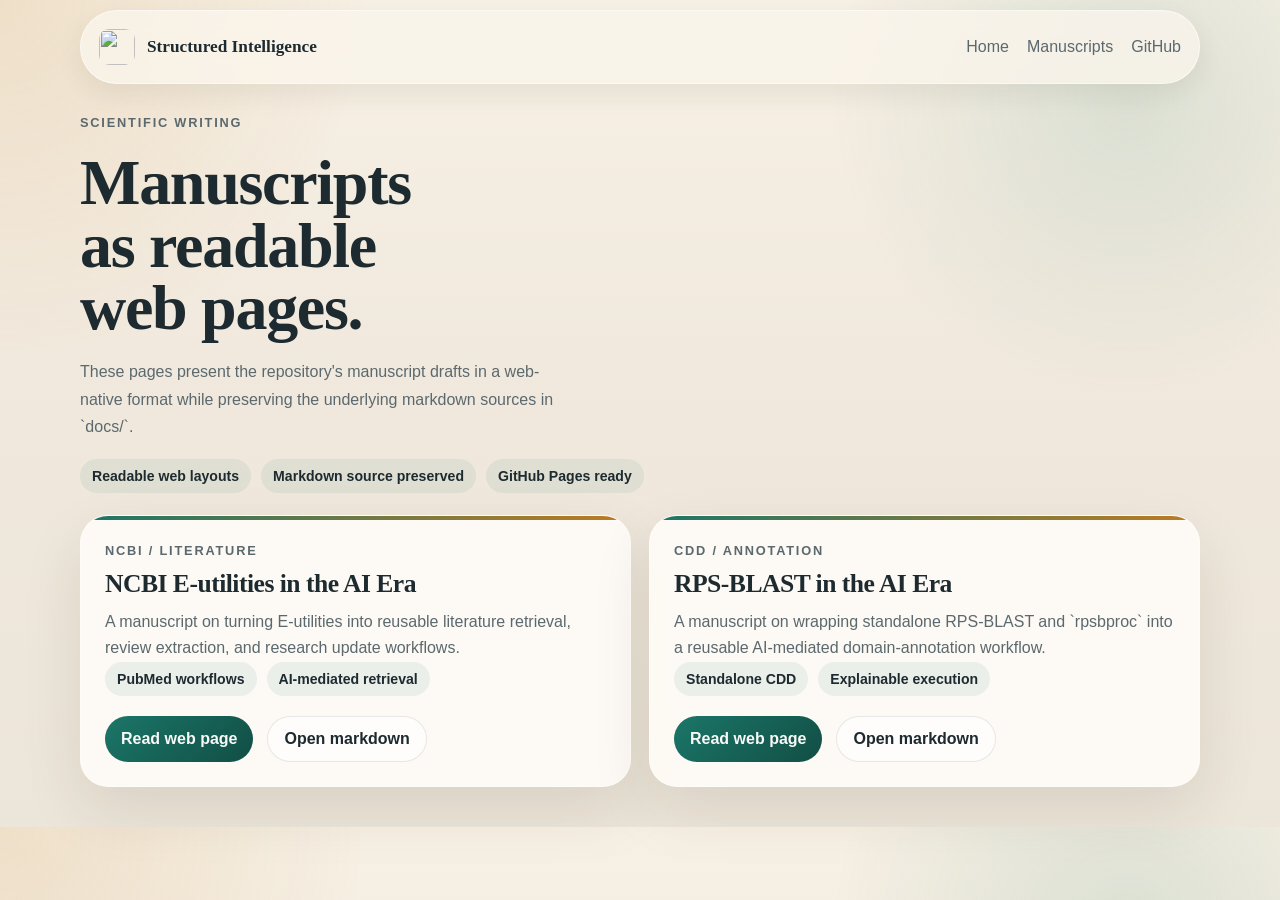
==== manuscripts/index.html @ bfd9ca09 "Publish manuscript web pages" ====
<!DOCTYPE html>
<html lang="en">
  <head>
    <meta charset="UTF-8" />
    <meta name="viewport" content="width=device-width, initial-scale=1.0" />
    <title>Structured Intelligence Manuscripts</title>
    <meta
      name="description"
      content="Web versions of Structured Intelligence manuscripts for the scientific community."
    />
    <link rel="canonical" href="https://mingzhangyang.github.io/structured-intelligence/manuscripts/" />
    <link rel="stylesheet" href="./style.css" />
  </head>
  <body>
    <div class="shell">
      <nav class="topbar" aria-label="Primary">
        <a class="brand" href="../">
          <img src="../logo.svg" alt="" />
          <span>Structured Intelligence</span>
        </a>
        <div class="nav-links">
          <a href="../">Home</a>
          <a href="./">Manuscripts</a>
          <a href="https://github.com/mingzhangyang/structured-intelligence">GitHub</a>
        </div>
      </nav>

      <header class="hero">
        <p class="eyebrow">Scientific Writing</p>
        <h1>Manuscripts as readable web pages.</h1>
        <p>
          These pages present the repository's manuscript drafts in a web-native
          format while preserving the underlying markdown sources in `docs/`.
        </p>
        <div class="hero-pills">
          <span class="meta-pill">Readable web layouts</span>
          <span class="meta-pill">Markdown source preserved</span>
          <span class="meta-pill">GitHub Pages ready</span>
        </div>
      </header>

      <main class="card-grid">
        <article class="card card-feature">
          <p class="eyebrow">NCBI / Literature</p>
          <h2>NCBI E-utilities in the AI Era</h2>
          <p>
            A manuscript on turning E-utilities into reusable literature retrieval,
            review extraction, and research update workflows.
          </p>
          <div class="article-meta">
            <span class="meta-pill">PubMed workflows</span>
            <span class="meta-pill">AI-mediated retrieval</span>
          </div>
          <div class="card-links">
            <a class="button button-primary" href="./ncbi-eutilities-assistant/">Read web page</a>
            <a class="button button-secondary" href="../ncbi-eutilities-assistant-manuscript.md">Open markdown</a>
          </div>
        </article>

        <article class="card card-feature">
          <p class="eyebrow">CDD / Annotation</p>
          <h2>RPS-BLAST in the AI Era</h2>
          <p>
            A manuscript on wrapping standalone RPS-BLAST and `rpsbproc` into a
            reusable AI-mediated domain-annotation workflow.
          </p>
          <div class="article-meta">
            <span class="meta-pill">Standalone CDD</span>
            <span class="meta-pill">Explainable execution</span>
          </div>
          <div class="card-links">
            <a class="button button-primary" href="./rpsblast-assistant/">Read web page</a>
            <a class="button button-secondary" href="../rpsblast-assistant-manuscript.md">Open markdown</a>
          </div>
        </article>
      </main>
    </div>
  </body>
</html>
---- manuscripts/style.css ----
:root {
  --bg: #f6efe2;
  --paper: rgba(255, 252, 247, 0.88);
  --paper-strong: rgba(255, 252, 247, 0.96);
  --ink: #1d2a2f;
  --muted: #5b696e;
  --teal: #1b7668;
  --gold: #bd7b22;
  --line: rgba(29, 42, 47, 0.1);
  --shadow: 0 24px 60px rgba(45, 35, 20, 0.1);
  --max-width: 1120px;
}

* {
  box-sizing: border-box;
}

html {
  scroll-behavior: smooth;
}

body {
  margin: 0;
  color: var(--ink);
  font-family: "Avenir Next", "Segoe UI", "Helvetica Neue", sans-serif;
  background:
    radial-gradient(circle at top left, rgba(189, 123, 34, 0.14), transparent 24%),
    radial-gradient(circle at 88% 12%, rgba(27, 118, 104, 0.12), transparent 22%),
    linear-gradient(180deg, #f7f0e4 0%, #f0e8dc 50%, #ece5d9 100%);
}

a {
  color: var(--teal);
}

.shell {
  width: min(calc(100% - 28px), var(--max-width));
  margin: 0 auto;
}

.topbar {
  position: sticky;
  top: 0;
  z-index: 5;
  display: flex;
  justify-content: space-between;
  align-items: center;
  gap: 16px;
  margin-top: 10px;
  padding: 14px 18px;
  border-radius: 999px;
  background: rgba(250, 245, 236, 0.78);
  backdrop-filter: blur(12px);
  border: 1px solid rgba(255, 255, 255, 0.52);
  box-shadow: 0 10px 26px rgba(45, 35, 20, 0.08);
}

.brand {
  display: inline-flex;
  align-items: center;
  gap: 12px;
  color: inherit;
  text-decoration: none;
  font-family: "Iowan Old Style", "Palatino Linotype", Georgia, serif;
  font-size: 1.08rem;
  font-weight: 700;
}

.brand img {
  width: 36px;
  height: 36px;
  border-radius: 10px;
}

.nav-links {
  display: flex;
  flex-wrap: wrap;
  gap: 18px;
}

.nav-links a {
  min-height: 44px;
  display: inline-flex;
  align-items: center;
  color: var(--muted);
  text-decoration: none;
}

.hero {
  display: grid;
  gap: 18px;
  padding: 28px 0 22px;
}

.hero-pills {
  display: flex;
  flex-wrap: wrap;
  gap: 10px;
}

.eyebrow {
  margin: 0;
  color: var(--teal);
  font-size: 0.8rem;
  font-weight: 800;
  letter-spacing: 0.14em;
  text-transform: uppercase;
}

h1,
h2,
h3,
h4,
h5,
h6 {
  margin: 0;
  font-family: "Iowan Old Style", "Palatino Linotype", Georgia, serif;
  letter-spacing: -0.02em;
}

.hero h1 {
  font-size: clamp(2.6rem, 5vw, 4.8rem);
  line-height: 0.98;
  max-width: 10ch;
}

.hero p {
  max-width: 56ch;
  margin: 0;
  color: var(--muted);
  line-height: 1.72;
}

.card-grid {
  display: grid;
  grid-template-columns: repeat(2, minmax(0, 1fr));
  gap: 18px;
  padding-bottom: 40px;
}

.card,
.article-shell {
  background: var(--paper);
  border: 1px solid rgba(255, 255, 255, 0.54);
  box-shadow: var(--shadow);
}

.card {
  padding: 24px;
  border-radius: 28px;
}

.card-feature {
  position: relative;
  overflow: hidden;
}

.card-feature::before {
  content: "";
  position: absolute;
  inset: 0 0 auto 0;
  height: 4px;
  background: linear-gradient(90deg, var(--teal), var(--gold));
}

.card p {
  margin: 0;
  color: var(--muted);
  line-height: 1.65;
}

.card h2 {
  margin: 8px 0 10px;
  font-size: 1.6rem;
}

.card-links {
  display: flex;
  flex-wrap: wrap;
  gap: 14px;
  margin-top: 18px;
}

.button {
  display: inline-flex;
  align-items: center;
  justify-content: center;
  min-height: 46px;
  padding: 0 16px;
  border-radius: 999px;
  text-decoration: none;
  font-weight: 700;
}

.button-primary {
  background: linear-gradient(135deg, var(--teal) 0%, #124e45 100%);
  color: #f8faf8;
}

.button-secondary {
  background: rgba(255, 255, 255, 0.62);
  border: 1px solid var(--line);
  color: var(--ink);
}

.article-shell {
  padding: 26px;
  border-radius: 30px;
  margin: 22px 0 40px;
}

.article-layout {
  display: grid;
  grid-template-columns: minmax(240px, 280px) minmax(0, 1fr);
  gap: 28px;
  align-items: start;
}

.article-meta {
  display: flex;
  flex-wrap: wrap;
  gap: 10px;
  margin-bottom: 20px;
}

.meta-pill {
  min-height: 34px;
  padding: 0 12px;
  display: inline-flex;
  align-items: center;
  border-radius: 999px;
  background: rgba(27, 118, 104, 0.08);
  color: var(--ink);
  font-size: 0.88rem;
  font-weight: 700;
}

.article-content {
  max-width: 760px;
}

.article-side {
  position: sticky;
  top: 88px;
}

.side-card {
  padding: 20px;
  border-radius: 24px;
  background: var(--paper-strong);
  border: 1px solid var(--line);
}

.side-card h2 {
  margin: 8px 0 10px;
  font-size: 1.45rem;
}

.side-card p {
  margin: 0;
  color: var(--muted);
  line-height: 1.7;
}

.article-content h1 {
  margin: 24px 0 16px;
  font-size: clamp(2.2rem, 4vw, 3.2rem);
  line-height: 1.02;
}

.article-content h2 {
  margin: 28px 0 12px;
  font-size: clamp(1.6rem, 3vw, 2.05rem);
  line-height: 1.08;
}

.article-content h3 {
  margin: 20px 0 10px;
  font-size: 1.3rem;
}

.article-content h1:first-child {
  margin-top: 0;
}

.article-content p,
.article-content li {
  color: var(--ink);
  font-size: 1.02rem;
  line-height: 1.78;
}

.article-content ul,
.article-content ol {
  padding-left: 1.35rem;
}

.article-content pre {
  overflow-x: auto;
  padding: 16px;
  border-radius: 18px;
  background: rgba(28, 43, 47, 0.94);
  color: #eff6f2;
}

.article-content a {
  text-underline-offset: 0.16em;
}

.article-content hr {
  border: 0;
  border-top: 1px solid var(--line);
  margin: 30px 0;
}

.article-content code {
  font-family: "SFMono-Regular", Consolas, "Liberation Mono", monospace;
  font-size: 0.92em;
}

.article-content p code,
.article-content li code {
  padding: 0.14em 0.4em;
  border-radius: 8px;
  background: rgba(27, 118, 104, 0.08);
}

@media (max-width: 900px) {
  .card-grid {
    grid-template-columns: 1fr;
  }

  .article-layout {
    grid-template-columns: 1fr;
  }

  .article-side {
    position: static;
  }
}

@media (max-width: 720px) {
  .shell {
    width: min(calc(100% - 20px), var(--max-width));
  }

  .topbar {
    flex-direction: column;
    align-items: stretch;
    border-radius: 28px;
  }

  .nav-links {
    flex-wrap: nowrap;
    overflow-x: auto;
    gap: 10px;
    scrollbar-width: none;
  }

  .nav-links::-webkit-scrollbar {
    display: none;
  }

  .nav-links a {
    flex: 0 0 auto;
    padding: 0 14px;
    border-radius: 999px;
    background: rgba(255, 255, 255, 0.62);
    border: 1px solid var(--line);
  }

  .button {
    width: 100%;
  }

  .card-links {
    flex-direction: column;
  }

  .article-shell,
  .card {
    padding: 20px;
  }
}
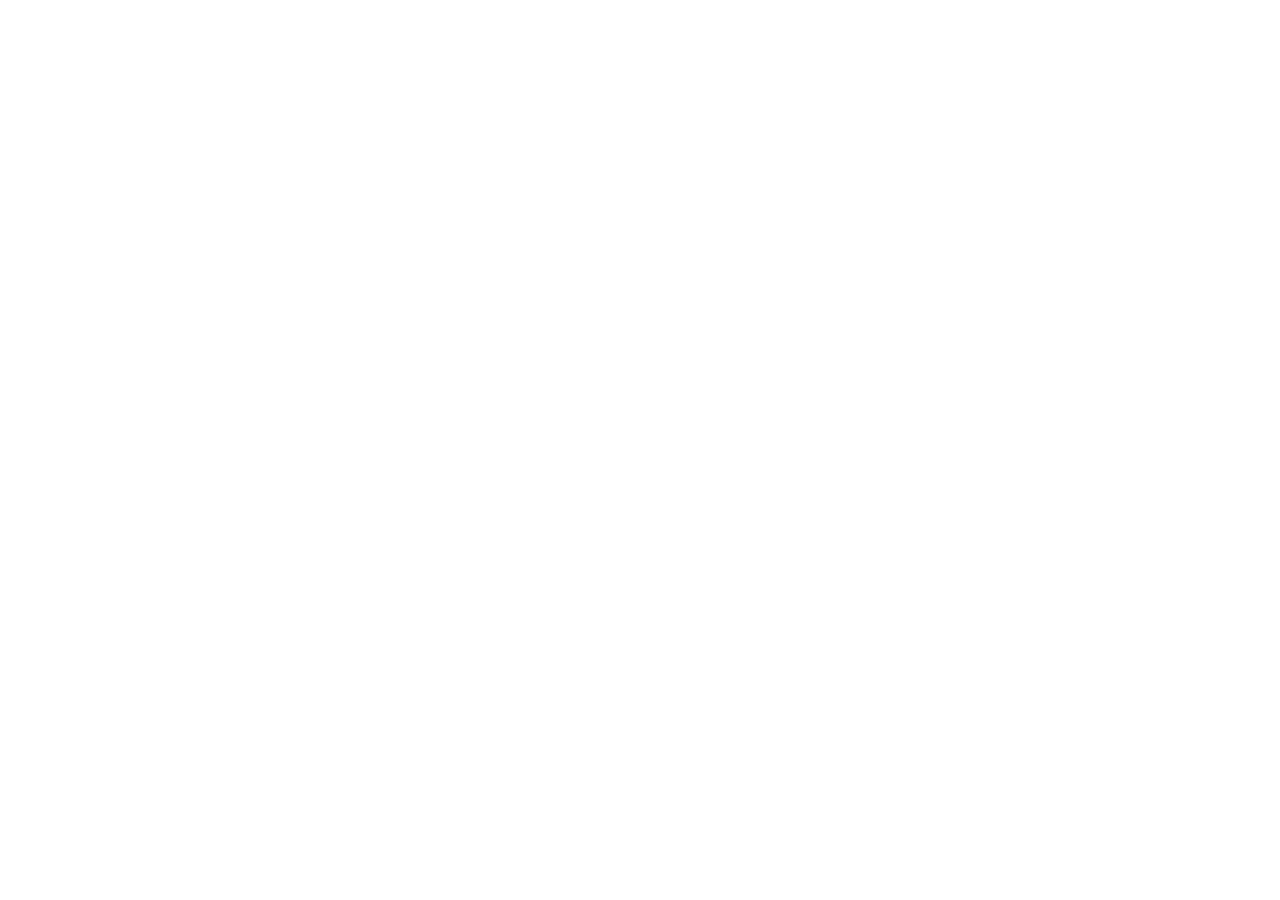
==== commit fd475902: "Nest manuscript pages under structured-intelligence" ====
--- a/manuscripts/index.html
+++ b/manuscripts/index.html
@@ -3,77 +3,18 @@
   <head>
     <meta charset="UTF-8" />
     <meta name="viewport" content="width=device-width, initial-scale=1.0" />
-    <title>Structured Intelligence Manuscripts</title>
+    <title>Redirecting | Structured Intelligence Manuscripts</title>
     <meta
       name="description"
-      content="Web versions of Structured Intelligence manuscripts for the scientific community."
+      content="Redirecting to the Structured Intelligence manuscript series under the project path."
     />
-    <link rel="canonical" href="https://mingzhangyang.github.io/structured-intelligence/manuscripts/" />
-    <link rel="stylesheet" href="./style.css" />
+    <link rel="canonical" href="https://scientifictooling.org/structured-intelligence/manuscripts/" />
+    <meta http-equiv="refresh" content="0; url=https://scientifictooling.org/structured-intelligence/manuscripts/" />
+    <script>
+      window.location.replace("https://scientifictooling.org/structured-intelligence/manuscripts/");
+    </script>
   </head>
   <body>
-    <div class="shell">
-      <nav class="topbar" aria-label="Primary">
-        <a class="brand" href="../">
-          <img src="../logo.svg" alt="" />
-          <span>Structured Intelligence</span>
-        </a>
-        <div class="nav-links">
-          <a href="../">Home</a>
-          <a href="./">Manuscripts</a>
-          <a href="https://github.com/mingzhangyang/structured-intelligence">GitHub</a>
-        </div>
-      </nav>
-
-      <header class="hero">
-        <p class="eyebrow">Scientific Writing</p>
-        <h1>Manuscripts as readable web pages.</h1>
-        <p>
-          These pages present the repository's manuscript drafts in a web-native
-          format while preserving the underlying markdown sources in `docs/`.
-        </p>
-        <div class="hero-pills">
-          <span class="meta-pill">Readable web layouts</span>
-          <span class="meta-pill">Markdown source preserved</span>
-          <span class="meta-pill">GitHub Pages ready</span>
-        </div>
-      </header>
-
-      <main class="card-grid">
-        <article class="card card-feature">
-          <p class="eyebrow">NCBI / Literature</p>
-          <h2>NCBI E-utilities in the AI Era</h2>
-          <p>
-            A manuscript on turning E-utilities into reusable literature retrieval,
-            review extraction, and research update workflows.
-          </p>
-          <div class="article-meta">
-            <span class="meta-pill">PubMed workflows</span>
-            <span class="meta-pill">AI-mediated retrieval</span>
-          </div>
-          <div class="card-links">
-            <a class="button button-primary" href="./ncbi-eutilities-assistant/">Read web page</a>
-            <a class="button button-secondary" href="../ncbi-eutilities-assistant-manuscript.md">Open markdown</a>
-          </div>
-        </article>
-
-        <article class="card card-feature">
-          <p class="eyebrow">CDD / Annotation</p>
-          <h2>RPS-BLAST in the AI Era</h2>
-          <p>
-            A manuscript on wrapping standalone RPS-BLAST and `rpsbproc` into a
-            reusable AI-mediated domain-annotation workflow.
-          </p>
-          <div class="article-meta">
-            <span class="meta-pill">Standalone CDD</span>
-            <span class="meta-pill">Explainable execution</span>
-          </div>
-          <div class="card-links">
-            <a class="button button-primary" href="./rpsblast-assistant/">Read web page</a>
-            <a class="button button-secondary" href="../rpsblast-assistant-manuscript.md">Open markdown</a>
-          </div>
-        </article>
-      </main>
-    </div>
+    <p>Redirecting to <a href="https://scientifictooling.org/structured-intelligence/manuscripts/">/structured-intelligence/manuscripts/</a>...</p>
   </body>
 </html>
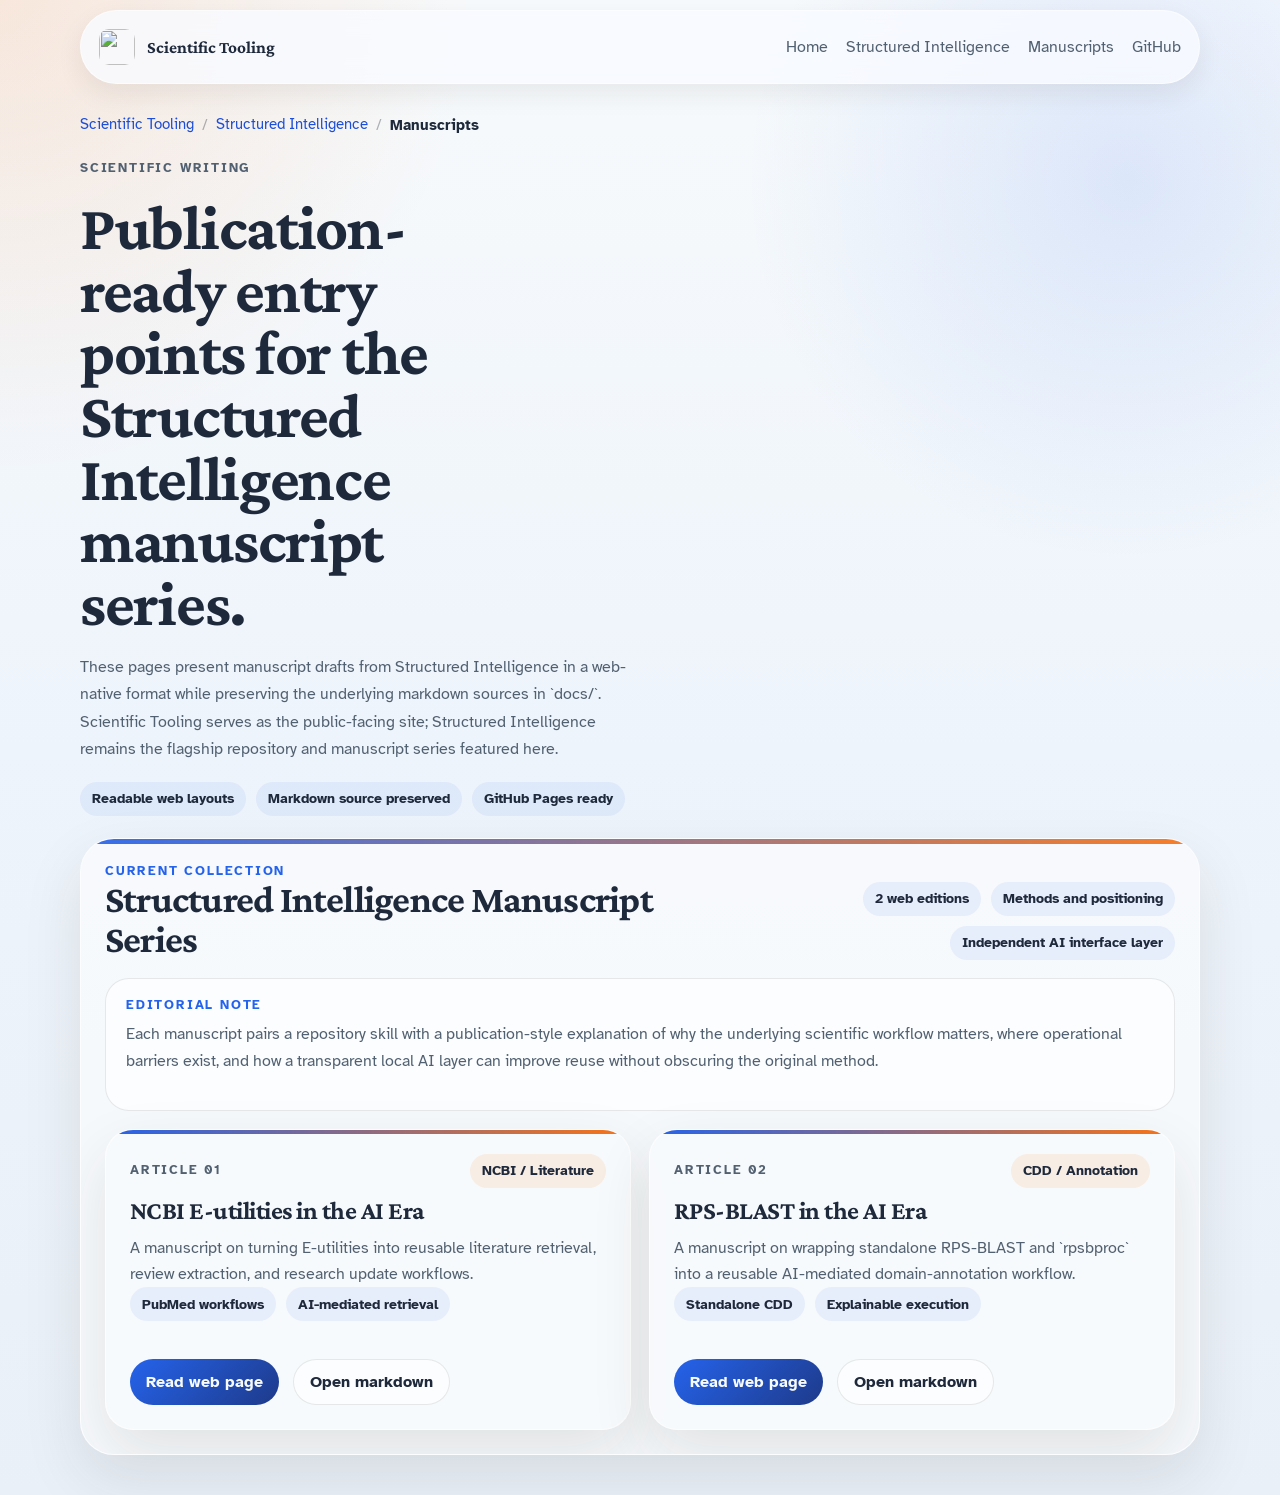
==== commit 7eba02ca: "Split org homepage and improve mobile web UX" ====
--- a/manuscripts/index.html
+++ b/manuscripts/index.html
@@ -3,18 +3,117 @@
   <head>
     <meta charset="UTF-8" />
     <meta name="viewport" content="width=device-width, initial-scale=1.0" />
-    <title>Redirecting | Structured Intelligence Manuscripts</title>
+    <title>Structured Intelligence Manuscripts | Scientific Tooling</title>
     <meta
       name="description"
-      content="Redirecting to the Structured Intelligence manuscript series under the project path."
+      content="Web versions of manuscripts from Structured Intelligence, the flagship repository within Scientific Tooling."
     />
     <link rel="canonical" href="https://scientifictooling.org/structured-intelligence/manuscripts/" />
-    <meta http-equiv="refresh" content="0; url=https://scientifictooling.org/structured-intelligence/manuscripts/" />
-    <script>
-      window.location.replace("https://scientifictooling.org/structured-intelligence/manuscripts/");
-    </script>
+    <link rel="stylesheet" href="./style.css" />
   </head>
   <body>
-    <p>Redirecting to <a href="https://scientifictooling.org/structured-intelligence/manuscripts/">/structured-intelligence/manuscripts/</a>...</p>
+    <div class="shell">
+      <nav class="topbar" aria-label="Primary">
+        <a class="brand" href="https://scientifictooling.org/">
+          <img src="../logo.svg" alt="" />
+          <span>Scientific Tooling</span>
+        </a>
+        <div class="nav-links">
+          <a href="https://scientifictooling.org/">Home</a>
+          <a href="../">Structured Intelligence</a>
+          <a href="./">Manuscripts</a>
+          <a href="https://github.com/Scientific-Tooling/structured-intelligence">GitHub</a>
+        </div>
+      </nav>
+
+      <header class="hero">
+        <p class="brand-line" aria-label="Site hierarchy">
+          <a href="https://scientifictooling.org/">Scientific Tooling</a>
+          <span>/</span>
+          <a href="../">Structured Intelligence</a>
+          <span>/</span>
+          <strong>Manuscripts</strong>
+        </p>
+        <p class="eyebrow">Scientific Writing</p>
+        <h1 class="hero-title-wide">Publication-ready entry points for the Structured Intelligence manuscript series.</h1>
+        <p>
+          These pages present manuscript drafts from Structured Intelligence in a
+          web-native format while preserving the underlying markdown sources in `docs/`.
+          Scientific Tooling serves as the public-facing site; Structured Intelligence
+          remains the flagship repository and manuscript series featured here.
+        </p>
+        <div class="hero-pills">
+          <span class="meta-pill">Readable web layouts</span>
+          <span class="meta-pill">Markdown source preserved</span>
+          <span class="meta-pill">GitHub Pages ready</span>
+        </div>
+      </header>
+
+      <section class="publication-frame">
+        <div class="publication-header">
+          <div>
+            <p class="eyebrow">Current Collection</p>
+            <h2>Structured Intelligence Manuscript Series</h2>
+          </div>
+          <div class="publication-meta">
+            <span class="meta-pill">2 web editions</span>
+            <span class="meta-pill">Methods and positioning</span>
+            <span class="meta-pill">Independent AI interface layer</span>
+          </div>
+        </div>
+
+        <div class="editor-note">
+          <p class="eyebrow">Editorial Note</p>
+          <p>
+            Each manuscript pairs a repository skill with a publication-style explanation
+            of why the underlying scientific workflow matters, where operational barriers
+            exist, and how a transparent local AI layer can improve reuse without obscuring
+            the original method.
+          </p>
+        </div>
+
+        <main class="card-grid publication-grid">
+          <article class="card card-feature publication-card">
+            <div class="publication-kicker">
+              <p class="eyebrow">Article 01</p>
+              <span class="issue-pill">NCBI / Literature</span>
+            </div>
+            <h2>NCBI E-utilities in the AI Era</h2>
+            <p>
+              A manuscript on turning E-utilities into reusable literature retrieval,
+              review extraction, and research update workflows.
+            </p>
+            <div class="article-meta">
+              <span class="meta-pill">PubMed workflows</span>
+              <span class="meta-pill">AI-mediated retrieval</span>
+            </div>
+            <div class="card-links">
+              <a class="button button-primary" href="./ncbi-eutilities-assistant/">Read web page</a>
+              <a class="button button-secondary" href="../ncbi-eutilities-assistant-manuscript.md">Open markdown</a>
+            </div>
+          </article>
+
+          <article class="card card-feature publication-card">
+            <div class="publication-kicker">
+              <p class="eyebrow">Article 02</p>
+              <span class="issue-pill">CDD / Annotation</span>
+            </div>
+            <h2>RPS-BLAST in the AI Era</h2>
+            <p>
+              A manuscript on wrapping standalone RPS-BLAST and `rpsbproc` into a
+              reusable AI-mediated domain-annotation workflow.
+            </p>
+            <div class="article-meta">
+              <span class="meta-pill">Standalone CDD</span>
+              <span class="meta-pill">Explainable execution</span>
+            </div>
+            <div class="card-links">
+              <a class="button button-primary" href="./rpsblast-assistant/">Read web page</a>
+              <a class="button button-secondary" href="../rpsblast-assistant-manuscript.md">Open markdown</a>
+            </div>
+          </article>
+        </main>
+      </section>
+    </div>
   </body>
 </html>
--- a/manuscripts/style.css
+++ b/manuscripts/style.css
@@ -0,0 +1,693 @@
+@import url("https://fonts.googleapis.com/css2?family=Atkinson+Hyperlegible:wght@400;700&family=Crimson+Pro:wght@400;500;600;700&display=swap");
+
+:root {
+  --bg: #f4f7fb;
+  --paper: rgba(248, 250, 252, 0.9);
+  --paper-strong: rgba(252, 253, 255, 0.96);
+  --ink: #1e293b;
+  --muted: #526171;
+  --teal: #2563eb;
+  --gold: #f97316;
+  --link: #1d4ed8;
+  --link-hover: #1e40af;
+  --line: rgba(29, 42, 47, 0.1);
+  --shadow: 0 24px 60px rgba(45, 35, 20, 0.1);
+  --max-width: 1120px;
+}
+
+* {
+  box-sizing: border-box;
+}
+
+html {
+  scroll-behavior: smooth;
+}
+
+body {
+  margin: 0;
+  color: var(--ink);
+  font-family: "Atkinson Hyperlegible", "Segoe UI", sans-serif;
+  overflow-x: hidden;
+  background:
+    radial-gradient(circle at top left, rgba(249, 115, 22, 0.14), transparent 24%),
+    radial-gradient(circle at 88% 12%, rgba(37, 99, 235, 0.12), transparent 22%),
+    linear-gradient(180deg, #f7fafc 0%, #eef4fb 50%, #e9f0f8 100%);
+}
+
+a {
+  color: var(--link);
+  text-decoration-thickness: 1.5px;
+  text-underline-offset: 0.18em;
+  transition:
+    color 160ms ease,
+    text-decoration-color 160ms ease,
+    background-color 160ms ease,
+    border-color 160ms ease,
+    opacity 160ms ease,
+    transform 160ms ease;
+}
+
+a:hover,
+a:focus-visible {
+  color: var(--link-hover);
+}
+
+a:focus-visible {
+  outline: 2px solid rgba(27, 118, 104, 0.24);
+  outline-offset: 3px;
+  border-radius: 8px;
+}
+
+.shell {
+  width: min(calc(100% - 28px), var(--max-width));
+  margin: 0 auto;
+  min-width: 0;
+}
+
+.topbar {
+  position: sticky;
+  top: 0;
+  z-index: 5;
+  display: flex;
+  justify-content: space-between;
+  align-items: center;
+  gap: 16px;
+  margin-top: 10px;
+  padding: 14px 18px;
+  border-radius: 999px;
+  background: rgba(248, 251, 255, 0.82);
+  backdrop-filter: blur(12px);
+  border: 1px solid rgba(255, 255, 255, 0.52);
+  box-shadow: 0 10px 26px rgba(45, 35, 20, 0.08);
+}
+
+.brand {
+  display: inline-flex;
+  align-items: center;
+  gap: 12px;
+  color: inherit;
+  text-decoration: none;
+  font-family: "Crimson Pro", Georgia, serif;
+  font-size: 1.08rem;
+  font-weight: 700;
+}
+
+.brand img {
+  width: 36px;
+  height: 36px;
+  border-radius: 10px;
+}
+
+.nav-links {
+  display: flex;
+  flex-wrap: wrap;
+  gap: 18px;
+}
+
+.nav-links a {
+  min-height: 44px;
+  display: inline-flex;
+  align-items: center;
+  color: var(--muted);
+  text-decoration: none;
+  border-bottom: 1px solid transparent;
+}
+
+.nav-links a:hover,
+.nav-links a:focus-visible {
+  color: var(--ink);
+  border-color: rgba(37, 99, 235, 0.3);
+}
+
+.hero {
+  display: grid;
+  gap: 18px;
+  padding: 28px 0 22px;
+}
+
+.brand-line {
+  display: flex;
+  flex-wrap: wrap;
+  align-items: center;
+  gap: 8px;
+  margin: 0;
+  color: var(--muted);
+  font-size: 0.94rem;
+  line-height: 1.5;
+}
+
+.brand-line a {
+  color: var(--link);
+  text-decoration: none;
+  border-bottom: 1px solid transparent;
+}
+
+.brand-line a:hover,
+.brand-line a:focus-visible {
+  color: var(--link-hover);
+  border-color: rgba(27, 118, 104, 0.24);
+}
+
+.brand-line span {
+  color: rgba(29, 42, 47, 0.34);
+}
+
+.brand-line strong {
+  color: var(--ink);
+  font-weight: 700;
+}
+
+.hero-pills {
+  display: flex;
+  flex-wrap: wrap;
+  gap: 10px;
+}
+
+.publication-frame {
+  display: grid;
+  gap: 18px;
+  padding: 24px;
+  margin-bottom: 40px;
+  border-radius: 34px;
+  background: var(--paper);
+  border: 1px solid rgba(255, 255, 255, 0.54);
+  box-shadow: var(--shadow);
+  position: relative;
+  overflow: hidden;
+}
+
+.publication-frame::before {
+  position: absolute;
+  inset: 0 auto auto 0;
+  width: 100%;
+  height: 5px;
+  content: "";
+  background: linear-gradient(90deg, rgba(37, 99, 235, 0.92), rgba(249, 115, 22, 0.92));
+}
+
+.publication-header {
+  display: flex;
+  justify-content: space-between;
+  align-items: end;
+  gap: 18px;
+}
+
+.publication-header h2 {
+  font-size: clamp(1.8rem, 3vw, 2.6rem);
+  line-height: 1.05;
+}
+
+.publication-meta {
+  display: flex;
+  flex-wrap: wrap;
+  gap: 10px;
+  justify-content: flex-end;
+}
+
+.editor-note {
+  padding: 18px 20px;
+  border-radius: 24px;
+  background: var(--paper-strong);
+  border: 1px solid var(--line);
+}
+
+.editor-note p:last-child {
+  margin-top: 8px;
+  color: var(--muted);
+  line-height: 1.72;
+}
+
+.eyebrow {
+  margin: 0;
+  color: var(--teal);
+  font-size: 0.8rem;
+  font-weight: 800;
+  letter-spacing: 0.14em;
+  text-transform: uppercase;
+}
+
+h1,
+h2,
+h3,
+h4,
+h5,
+h6 {
+  margin: 0;
+  font-family: "Crimson Pro", Georgia, serif;
+  letter-spacing: -0.02em;
+}
+
+.hero h1 {
+  font-size: clamp(2.6rem, 5vw, 4.8rem);
+  line-height: 0.98;
+  max-width: 10ch;
+}
+
+.hero-title-wide {
+  max-width: 16ch;
+}
+
+.hero p {
+  max-width: 56ch;
+  margin: 0;
+  color: var(--muted);
+  line-height: 1.72;
+}
+
+.card-grid {
+  display: grid;
+  grid-template-columns: repeat(2, minmax(0, 1fr));
+  gap: 18px;
+  padding-bottom: 40px;
+}
+
+.publication-grid {
+  padding-bottom: 0;
+}
+
+.card,
+.article-shell {
+  background: var(--paper);
+  border: 1px solid rgba(255, 255, 255, 0.54);
+  box-shadow: var(--shadow);
+  min-width: 0;
+}
+
+.card {
+  padding: 24px;
+  border-radius: 28px;
+}
+
+.card-feature {
+  position: relative;
+  overflow: hidden;
+}
+
+.card-feature::before {
+  content: "";
+  position: absolute;
+  inset: 0 0 auto 0;
+  height: 4px;
+  background: linear-gradient(90deg, var(--teal), var(--gold));
+}
+
+.publication-card {
+  display: grid;
+  align-content: start;
+  gap: 0;
+  min-height: 280px;
+}
+
+.publication-kicker {
+  display: flex;
+  justify-content: space-between;
+  align-items: center;
+  gap: 12px;
+}
+
+.issue-pill {
+  min-height: 34px;
+  padding: 0 12px;
+  display: inline-flex;
+  align-items: center;
+  border-radius: 999px;
+  background: rgba(249, 115, 22, 0.1);
+  color: var(--ink);
+  font-size: 0.86rem;
+  font-weight: 700;
+}
+
+.card p {
+  margin: 0;
+  color: var(--muted);
+  line-height: 1.65;
+}
+
+.card h2 {
+  margin: 8px 0 10px;
+  font-size: 1.6rem;
+}
+
+.card-links {
+  display: flex;
+  flex-wrap: wrap;
+  gap: 14px;
+  margin-top: 18px;
+}
+
+.card-links a:not(.button-primary):not(.button-secondary) {
+  display: inline-flex;
+  align-items: center;
+  gap: 8px;
+  width: fit-content;
+  color: var(--link);
+  font-weight: 700;
+  text-decoration: none;
+  border-bottom: 1px solid rgba(37, 99, 235, 0.24);
+}
+
+.card-links a:not(.button-primary):not(.button-secondary)::after {
+  content: "\203A";
+  font-size: 1.05em;
+  line-height: 1;
+}
+
+.card-links a:not(.button-primary):not(.button-secondary):hover,
+.card-links a:not(.button-primary):not(.button-secondary):focus-visible {
+  color: var(--link-hover);
+  border-color: rgba(30, 64, 175, 0.45);
+  transform: translateX(1px);
+}
+
+.button {
+  display: inline-flex;
+  align-items: center;
+  justify-content: center;
+  min-height: 46px;
+  padding: 0 16px;
+  border-radius: 999px;
+  text-decoration: none;
+  font-weight: 700;
+}
+
+.button-primary {
+  background: linear-gradient(135deg, var(--teal) 0%, #1e3a8a 100%);
+  color: #f8faf8;
+}
+
+.button-secondary {
+  background: rgba(255, 255, 255, 0.62);
+  border: 1px solid var(--line);
+  color: var(--ink);
+}
+
+.article-shell {
+  padding: 26px;
+  border-radius: 30px;
+  margin: 22px 0 40px;
+}
+
+.article-layout {
+  display: grid;
+  grid-template-columns: minmax(240px, 280px) minmax(0, 1fr);
+  gap: 28px;
+  align-items: start;
+}
+
+.article-meta {
+  display: flex;
+  flex-wrap: wrap;
+  gap: 10px;
+  margin-bottom: 20px;
+  min-width: 0;
+}
+
+.meta-pill {
+  min-height: 34px;
+  max-width: 100%;
+  padding: 0 12px;
+  display: inline-flex;
+  align-items: center;
+  border-radius: 999px;
+  background: rgba(37, 99, 235, 0.08);
+  color: var(--ink);
+  font-size: 0.88rem;
+  font-weight: 700;
+}
+
+.article-content {
+  max-width: 760px;
+  min-width: 0;
+}
+
+.article-side {
+  position: sticky;
+  top: 88px;
+  display: grid;
+  gap: 16px;
+  min-width: 0;
+}
+
+.side-card {
+  padding: 20px;
+  border-radius: 24px;
+  background: var(--paper-strong);
+  border: 1px solid var(--line);
+  min-width: 0;
+}
+
+.side-card h2 {
+  margin: 8px 0 10px;
+  font-size: 1.45rem;
+}
+
+.side-card p {
+  margin: 0;
+  color: var(--muted);
+  line-height: 1.7;
+}
+
+.toc-card {
+  padding-bottom: 18px;
+}
+
+.toc-links {
+  display: grid;
+  gap: 10px;
+  margin-top: 12px;
+}
+
+.toc-links p {
+  margin: 0;
+}
+
+.toc-link {
+  display: block;
+  padding: 10px 12px;
+  border-radius: 14px;
+  color: var(--ink);
+  text-decoration: none;
+  line-height: 1.45;
+  background: rgba(37, 99, 235, 0.05);
+  border: 1px solid rgba(37, 99, 235, 0.08);
+}
+
+.toc-sub {
+  margin-left: 14px;
+  font-size: 0.94rem;
+  color: var(--muted);
+}
+
+.article-content h1 {
+  margin: 24px 0 16px;
+  font-size: clamp(2.2rem, 4vw, 3.2rem);
+  line-height: 1.02;
+}
+
+.article-content h2 {
+  margin: 28px 0 12px;
+  font-size: clamp(1.6rem, 3vw, 2.05rem);
+  line-height: 1.08;
+  scroll-margin-top: 100px;
+}
+
+.article-content h3 {
+  margin: 20px 0 10px;
+  font-size: 1.3rem;
+  scroll-margin-top: 100px;
+}
+
+.article-content h1:first-child {
+  margin-top: 0;
+}
+
+.article-content p,
+.article-content li {
+  color: var(--ink);
+  font-size: 1.02rem;
+  line-height: 1.78;
+}
+
+.article-content ul,
+.article-content ol {
+  padding-left: 1.35rem;
+}
+
+.article-content pre {
+  overflow-x: auto;
+  padding: 16px;
+  border-radius: 18px;
+  background: rgba(28, 43, 47, 0.94);
+  color: #eff6f2;
+}
+
+.article-content a {
+  color: var(--link);
+  text-underline-offset: 0.16em;
+}
+
+.article-content hr {
+  border: 0;
+  border-top: 1px solid var(--line);
+  margin: 30px 0;
+}
+
+.article-content code {
+  font-family: "SFMono-Regular", Consolas, "Liberation Mono", monospace;
+  font-size: 0.92em;
+}
+
+.article-content p code,
+.article-content li code {
+  padding: 0.14em 0.4em;
+  border-radius: 8px;
+  background: rgba(37, 99, 235, 0.08);
+}
+
+@media (max-width: 900px) {
+  .card-grid {
+    grid-template-columns: 1fr;
+  }
+
+  .article-layout {
+    grid-template-columns: 1fr;
+  }
+
+  .article-side {
+    position: static;
+    grid-template-columns: repeat(2, minmax(0, 1fr));
+  }
+
+  .publication-header {
+    flex-direction: column;
+    align-items: start;
+  }
+
+  .publication-meta {
+    justify-content: flex-start;
+  }
+}
+
+@media (max-width: 720px) {
+  .shell {
+    width: min(calc(100% - 20px), var(--max-width));
+  }
+
+  .topbar {
+    flex-direction: column;
+    align-items: stretch;
+    border-radius: 28px;
+    top: 8px;
+  }
+
+  .nav-links {
+    flex-wrap: nowrap;
+    overflow-x: auto;
+    gap: 10px;
+    scrollbar-width: none;
+  }
+
+  .nav-links::-webkit-scrollbar {
+    display: none;
+  }
+
+  .nav-links a {
+    flex: 0 0 auto;
+    padding: 0 14px;
+    border-radius: 999px;
+    background: rgba(255, 255, 255, 0.62);
+    border: 1px solid var(--line);
+  }
+
+  .brand-line {
+    font-size: 0.88rem;
+  }
+
+  .card-links a:not(.button-primary):not(.button-secondary) {
+    width: 100%;
+    justify-content: space-between;
+  }
+
+  .button {
+    width: 100%;
+  }
+
+  .card-links {
+    flex-direction: column;
+  }
+
+  .article-shell,
+  .card {
+    padding: 20px;
+  }
+
+  .publication-frame {
+    padding: 18px;
+    border-radius: 26px;
+  }
+
+  .publication-card {
+    min-height: auto;
+  }
+
+  .article-side {
+    grid-template-columns: 1fr;
+    gap: 12px;
+  }
+
+  .article-meta,
+  .hero-pills,
+  .publication-meta {
+    gap: 8px;
+  }
+
+  .article-content p,
+  .article-content li {
+    font-size: 1rem;
+    line-height: 1.72;
+  }
+
+  .article-content h2,
+  .article-content h3 {
+    scroll-margin-top: 84px;
+  }
+}
+
+@media (max-width: 560px) {
+  .hero {
+    padding: 18px 0;
+  }
+
+  .hero h1 {
+    max-width: none;
+    font-size: clamp(2.2rem, 12vw, 3.2rem);
+  }
+
+  .brand span {
+    max-width: 12ch;
+    line-height: 1.04;
+  }
+
+  .article-shell,
+  .card,
+  .side-card,
+  .editor-note {
+    padding: 16px;
+  }
+
+  .card h2,
+  .side-card h2 {
+    line-height: 1.05;
+  }
+
+  .button,
+  .nav-links a,
+  .card-links a:not(.button-primary):not(.button-secondary) {
+    min-height: 46px;
+  }
+
+  .article-content pre {
+    padding: 14px;
+    border-radius: 14px;
+  }
+}
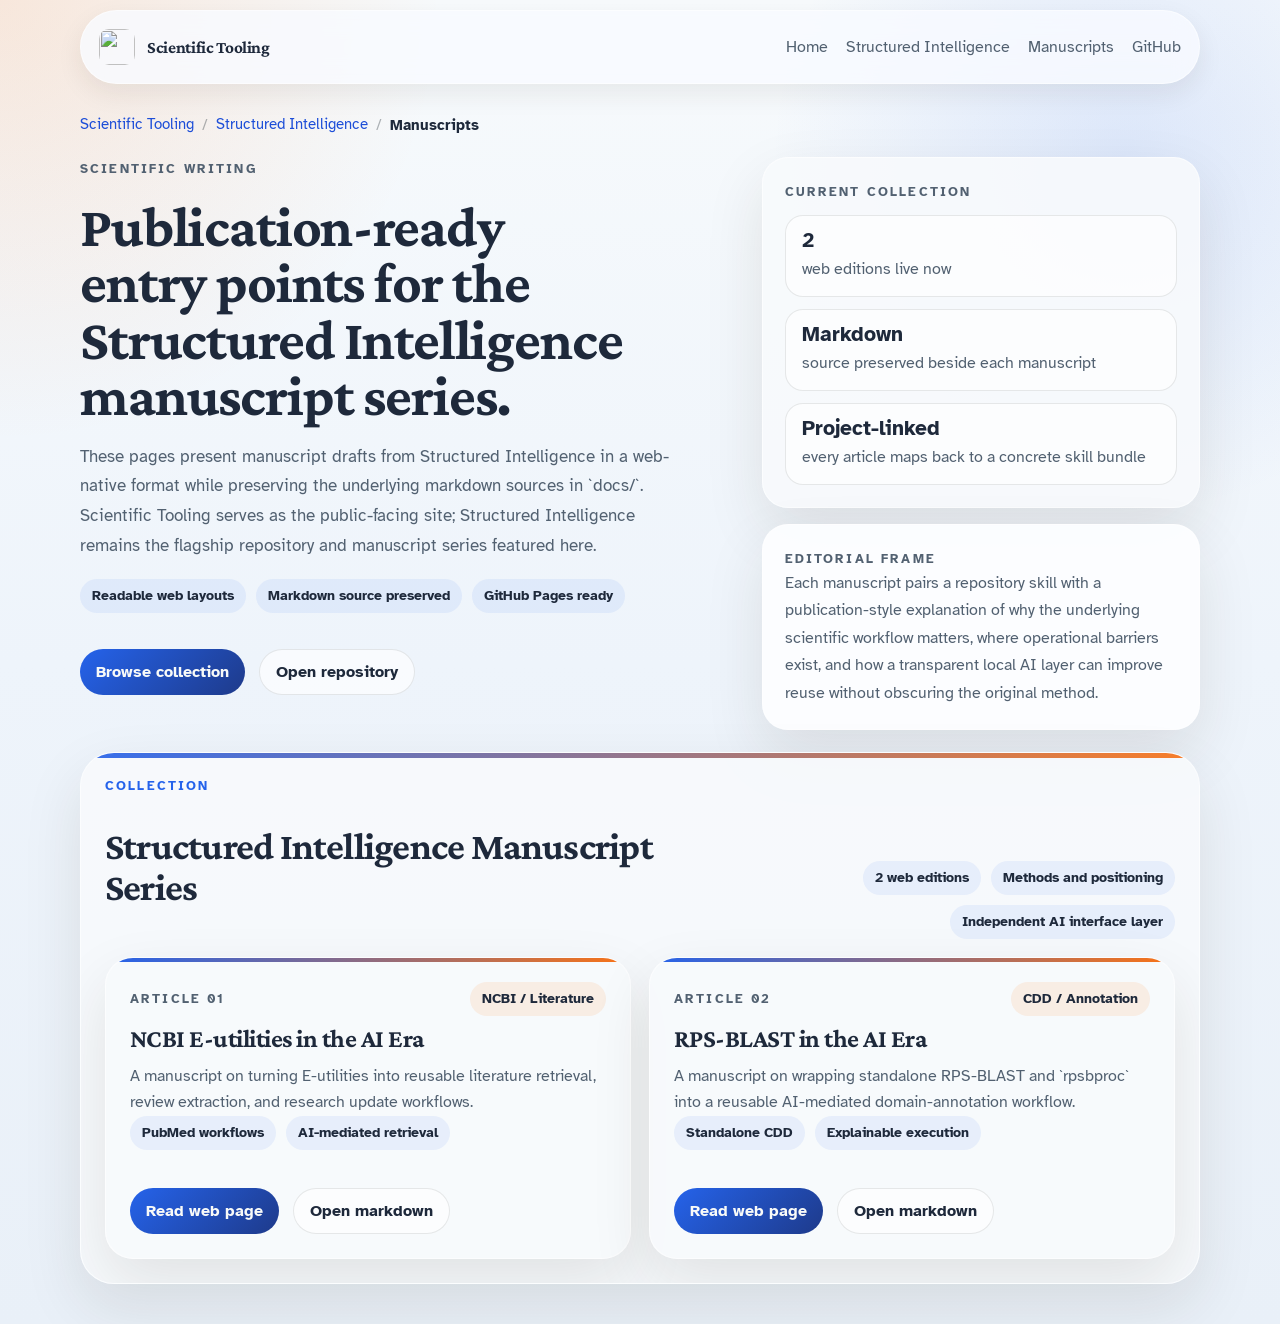
==== commit fc1b822d: "Add shared page theme system" ====
--- a/manuscripts/index.html
+++ b/manuscripts/index.html
@@ -9,6 +9,7 @@
       content="Web versions of manuscripts from Structured Intelligence, the flagship repository within Scientific Tooling."
     />
     <link rel="canonical" href="https://scientifictooling.org/structured-intelligence/manuscripts/" />
+    <link rel="stylesheet" href="./theme.css" />
     <link rel="stylesheet" href="./style.css" />
   </head>
   <body>
@@ -34,42 +35,70 @@
           <span>/</span>
           <strong>Manuscripts</strong>
         </p>
-        <p class="eyebrow">Scientific Writing</p>
-        <h1 class="hero-title-wide">Publication-ready entry points for the Structured Intelligence manuscript series.</h1>
-        <p>
-          These pages present manuscript drafts from Structured Intelligence in a
-          web-native format while preserving the underlying markdown sources in `docs/`.
-          Scientific Tooling serves as the public-facing site; Structured Intelligence
-          remains the flagship repository and manuscript series featured here.
-        </p>
-        <div class="hero-pills">
-          <span class="meta-pill">Readable web layouts</span>
-          <span class="meta-pill">Markdown source preserved</span>
-          <span class="meta-pill">GitHub Pages ready</span>
+        <div class="hero-layout">
+          <div class="hero-main">
+            <p class="eyebrow">Scientific Writing</p>
+            <h1 class="title-hero title-hero--wide">Publication-ready entry points for the Structured Intelligence manuscript series.</h1>
+            <p class="lede">
+              These pages present manuscript drafts from Structured Intelligence in a
+              web-native format while preserving the underlying markdown sources in `docs/`.
+              Scientific Tooling serves as the public-facing site; Structured Intelligence
+              remains the flagship repository and manuscript series featured here.
+            </p>
+            <div class="hero-pills">
+              <span class="meta-pill">Readable web layouts</span>
+              <span class="meta-pill">Markdown source preserved</span>
+              <span class="meta-pill">GitHub Pages ready</span>
+            </div>
+            <div class="card-links hero-links">
+              <a class="button button-primary" href="#collection">Browse collection</a>
+              <a class="button button-secondary" href="https://github.com/Scientific-Tooling/structured-intelligence">Open repository</a>
+            </div>
+          </div>
+
+          <aside class="hero-side" aria-label="Collection summary">
+            <section class="hero-side-card">
+              <p class="eyebrow">Current Collection</p>
+              <div class="hero-stat-grid">
+                <article class="hero-stat">
+                  <strong>2</strong>
+                  <span>web editions live now</span>
+                </article>
+                <article class="hero-stat">
+                  <strong>Markdown</strong>
+                  <span>source preserved beside each manuscript</span>
+                </article>
+                <article class="hero-stat">
+                  <strong>Project-linked</strong>
+                  <span>every article maps back to a concrete skill bundle</span>
+                </article>
+              </div>
+            </section>
+
+            <section class="hero-side-card hero-side-note">
+              <p class="eyebrow">Editorial Frame</p>
+              <p>
+                Each manuscript pairs a repository skill with a publication-style explanation
+                of why the underlying scientific workflow matters, where operational barriers
+                exist, and how a transparent local AI layer can improve reuse without obscuring
+                the original method.
+              </p>
+            </section>
+          </aside>
         </div>
       </header>
 
-      <section class="publication-frame">
+      <section class="publication-frame" id="collection">
         <div class="publication-header">
           <div>
-            <p class="eyebrow">Current Collection</p>
-            <h2>Structured Intelligence Manuscript Series</h2>
+            <p class="eyebrow">Collection</p>
+            <h2 class="title-section">Structured Intelligence Manuscript Series</h2>
           </div>
           <div class="publication-meta">
             <span class="meta-pill">2 web editions</span>
             <span class="meta-pill">Methods and positioning</span>
             <span class="meta-pill">Independent AI interface layer</span>
           </div>
-        </div>
-
-        <div class="editor-note">
-          <p class="eyebrow">Editorial Note</p>
-          <p>
-            Each manuscript pairs a repository skill with a publication-style explanation
-            of why the underlying scientific workflow matters, where operational barriers
-            exist, and how a transparent local AI layer can improve reuse without obscuring
-            the original method.
-          </p>
         </div>
 
         <main class="card-grid publication-grid">
--- a/manuscripts/theme.css
+++ b/manuscripts/theme.css
@@ -0,0 +1,76 @@
+@import url("https://fonts.googleapis.com/css2?family=Atkinson+Hyperlegible:wght@400;700&family=Crimson+Pro:wght@400;500;600;700&display=swap");
+
+:root {
+  --font-display: "Crimson Pro", Georgia, serif;
+  --font-body: "Atkinson Hyperlegible", "Segoe UI", sans-serif;
+  --eyebrow-size: 0.84rem;
+  --eyebrow-weight: 700;
+  --eyebrow-spacing: 0.16em;
+  --title-hero-size: clamp(2.35rem, 4.5vw, 4.2rem);
+  --title-hero-line-height: 0.98;
+  --title-hero-max: 12ch;
+  --title-hero-wide-max: 24ch;
+  --title-section-size: clamp(1.8rem, 3.4vw, 2.9rem);
+  --title-section-line-height: 1.02;
+  --lede-size: 1.08rem;
+  --lede-line-height: 1.72;
+}
+
+body {
+  font-family: var(--font-body);
+}
+
+.brand,
+h1,
+h2,
+h3,
+h4,
+h5,
+h6 {
+  font-family: var(--font-display);
+  letter-spacing: -0.02em;
+}
+
+.eyebrow {
+  margin: 0 0 14px;
+  color: var(--teal, currentColor);
+  font-size: var(--eyebrow-size);
+  font-weight: var(--eyebrow-weight);
+  letter-spacing: var(--eyebrow-spacing);
+  text-transform: uppercase;
+}
+
+.title-hero {
+  margin: 0;
+  max-width: var(--title-hero-max);
+  font-size: var(--title-hero-size);
+  line-height: var(--title-hero-line-height);
+  text-wrap: balance;
+}
+
+.title-hero--wide {
+  max-width: var(--title-hero-wide-max);
+}
+
+.title-section {
+  font-size: var(--title-section-size);
+  line-height: var(--title-section-line-height);
+}
+
+.lede {
+  max-width: 56ch;
+  margin: 22px 0 0;
+  color: var(--muted, inherit);
+  font-size: var(--lede-size);
+  line-height: var(--lede-line-height);
+}
+
+@media (max-width: 560px) {
+  :root {
+    --title-hero-size: clamp(2rem, 10.5vw, 2.9rem);
+  }
+
+  .title-hero {
+    max-width: none;
+  }
+}
--- a/manuscripts/style.css
+++ b/manuscripts/style.css
@@ -1,5 +1,3 @@
-@import url("https://fonts.googleapis.com/css2?family=Atkinson+Hyperlegible:wght@400;700&family=Crimson+Pro:wght@400;500;600;700&display=swap");
-
 :root {
   --bg: #f4f7fb;
   --paper: rgba(248, 250, 252, 0.9);
@@ -26,7 +24,6 @@
 body {
   margin: 0;
   color: var(--ink);
-  font-family: "Atkinson Hyperlegible", "Segoe UI", sans-serif;
   overflow-x: hidden;
   background:
     radial-gradient(circle at top left, rgba(249, 115, 22, 0.14), transparent 24%),
@@ -87,7 +84,6 @@
   gap: 12px;
   color: inherit;
   text-decoration: none;
-  font-family: "Crimson Pro", Georgia, serif;
   font-size: 1.08rem;
   font-weight: 700;
 }
@@ -123,6 +119,67 @@
   display: grid;
   gap: 18px;
   padding: 28px 0 22px;
+}
+
+.hero-layout {
+  display: grid;
+  grid-template-columns: minmax(0, 1.2fr) minmax(280px, 0.8fr);
+  gap: 24px;
+  align-items: start;
+}
+
+.hero-main {
+  display: grid;
+  gap: 18px;
+  min-width: 0;
+}
+
+.hero-side {
+  display: grid;
+  gap: 16px;
+}
+
+.hero-side-card {
+  padding: 22px;
+  border-radius: 26px;
+  background: var(--paper);
+  border: 1px solid rgba(255, 255, 255, 0.54);
+  box-shadow: var(--shadow);
+}
+
+.hero-side-note {
+  background: var(--paper-strong);
+}
+
+.hero-side-card p:last-child {
+  margin: 0;
+  color: var(--muted);
+  line-height: 1.72;
+}
+
+.hero-stat-grid {
+  display: grid;
+  gap: 12px;
+  margin-top: 12px;
+}
+
+.hero-stat {
+  display: grid;
+  gap: 6px;
+  padding: 14px 16px;
+  border-radius: 18px;
+  background: rgba(255, 255, 255, 0.62);
+  border: 1px solid var(--line);
+}
+
+.hero-stat strong {
+  font-size: 1.32rem;
+  line-height: 1;
+}
+
+.hero-stat span {
+  color: var(--muted);
+  line-height: 1.55;
 }
 
 .brand-line {
@@ -217,41 +274,15 @@
   line-height: 1.72;
 }
 
-.eyebrow {
-  margin: 0;
-  color: var(--teal);
-  font-size: 0.8rem;
-  font-weight: 800;
-  letter-spacing: 0.14em;
-  text-transform: uppercase;
-}
-
-h1,
-h2,
-h3,
-h4,
-h5,
-h6 {
-  margin: 0;
-  font-family: "Crimson Pro", Georgia, serif;
-  letter-spacing: -0.02em;
-}
-
-.hero h1 {
-  font-size: clamp(2.6rem, 5vw, 4.8rem);
-  line-height: 0.98;
-  max-width: 10ch;
-}
-
-.hero-title-wide {
-  max-width: 16ch;
-}
-
 .hero p {
   max-width: 56ch;
   margin: 0;
   color: var(--muted);
   line-height: 1.72;
+}
+
+.hero-links {
+  margin-top: 2px;
 }
 
 .card-grid {
@@ -545,6 +576,7 @@
 }
 
 @media (max-width: 900px) {
+  .hero-layout,
   .card-grid {
     grid-template-columns: 1fr;
   }
@@ -626,6 +658,11 @@
     border-radius: 26px;
   }
 
+  .hero-side-card {
+    padding: 18px;
+    border-radius: 22px;
+  }
+
   .publication-card {
     min-height: auto;
   }
@@ -658,11 +695,6 @@
     padding: 18px 0;
   }
 
-  .hero h1 {
-    max-width: none;
-    font-size: clamp(2.2rem, 12vw, 3.2rem);
-  }
-
   .brand span {
     max-width: 12ch;
     line-height: 1.04;
@@ -671,6 +703,7 @@
   .article-shell,
   .card,
   .side-card,
+  .hero-side-card,
   .editor-note {
     padding: 16px;
   }
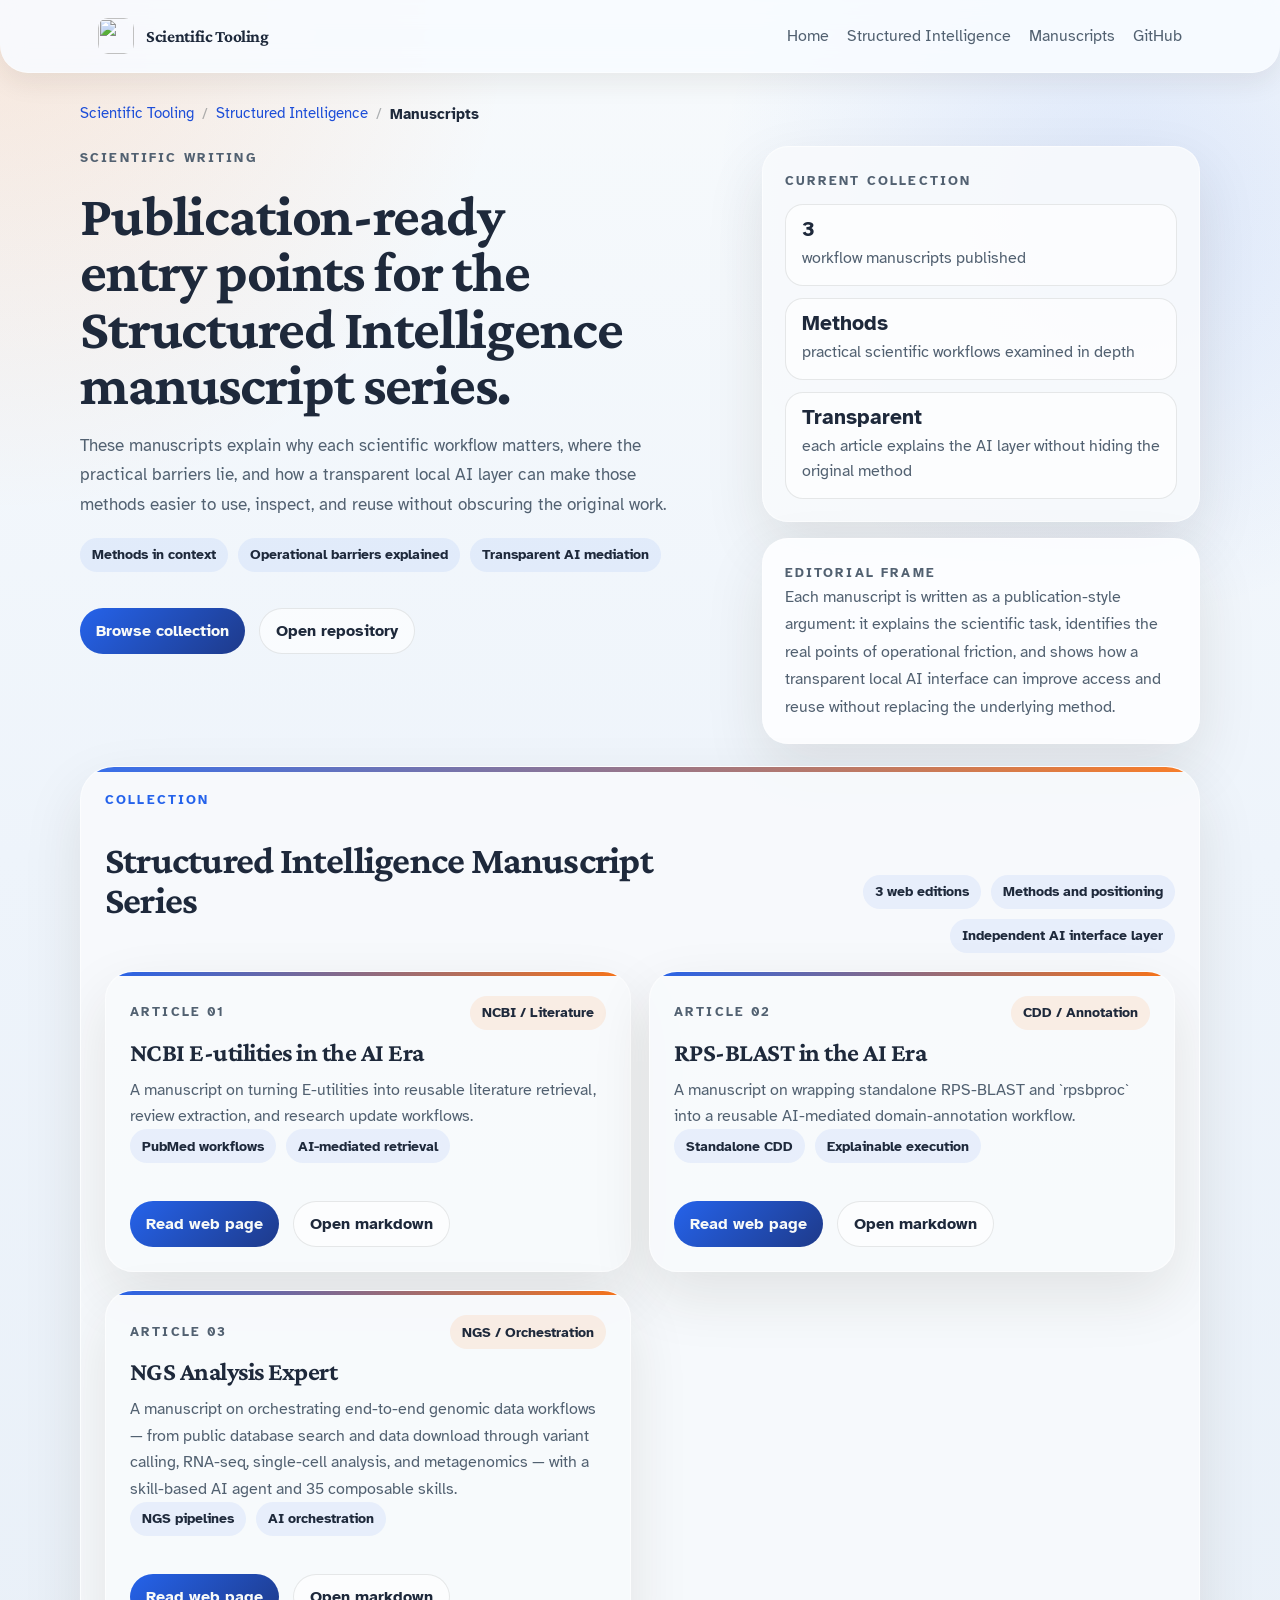
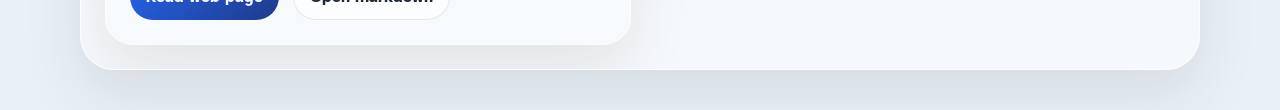
==== commit 71e525cd: "Update NGS manuscript skill counts to current inventory" ====
--- a/manuscripts/index.html
+++ b/manuscripts/index.html
@@ -6,7 +6,7 @@
     <title>Structured Intelligence Manuscripts | Scientific Tooling</title>
     <meta
       name="description"
-      content="Web versions of manuscripts from Structured Intelligence, the flagship repository within Scientific Tooling."
+      content="Structured Intelligence manuscripts on scientific workflows, practical barriers, and transparent local AI mediation."
     />
     <link rel="canonical" href="https://scientifictooling.org/structured-intelligence/manuscripts/" />
     <link rel="stylesheet" href="./theme.css" />
@@ -40,15 +40,14 @@
             <p class="eyebrow">Scientific Writing</p>
             <h1 class="title-hero title-hero--wide">Publication-ready entry points for the Structured Intelligence manuscript series.</h1>
             <p class="lede">
-              These pages present manuscript drafts from Structured Intelligence in a
-              web-native format while preserving the underlying markdown sources in `docs/`.
-              Scientific Tooling serves as the public-facing site; Structured Intelligence
-              remains the flagship repository and manuscript series featured here.
+              These manuscripts explain why each scientific workflow matters, where the
+              practical barriers lie, and how a transparent local AI layer can make those
+              methods easier to use, inspect, and reuse without obscuring the original work.
             </p>
             <div class="hero-pills">
-              <span class="meta-pill">Readable web layouts</span>
-              <span class="meta-pill">Markdown source preserved</span>
-              <span class="meta-pill">GitHub Pages ready</span>
+              <span class="meta-pill">Methods in context</span>
+              <span class="meta-pill">Operational barriers explained</span>
+              <span class="meta-pill">Transparent AI mediation</span>
             </div>
             <div class="card-links hero-links">
               <a class="button button-primary" href="#collection">Browse collection</a>
@@ -61,16 +60,16 @@
               <p class="eyebrow">Current Collection</p>
               <div class="hero-stat-grid">
                 <article class="hero-stat">
-                  <strong>2</strong>
-                  <span>web editions live now</span>
+                  <strong>3</strong>
+                  <span>workflow manuscripts published</span>
                 </article>
                 <article class="hero-stat">
-                  <strong>Markdown</strong>
-                  <span>source preserved beside each manuscript</span>
+                  <strong>Methods</strong>
+                  <span>practical scientific workflows examined in depth</span>
                 </article>
                 <article class="hero-stat">
-                  <strong>Project-linked</strong>
-                  <span>every article maps back to a concrete skill bundle</span>
+                  <strong>Transparent</strong>
+                  <span>each article explains the AI layer without hiding the original method</span>
                 </article>
               </div>
             </section>
@@ -78,10 +77,10 @@
             <section class="hero-side-card hero-side-note">
               <p class="eyebrow">Editorial Frame</p>
               <p>
-                Each manuscript pairs a repository skill with a publication-style explanation
-                of why the underlying scientific workflow matters, where operational barriers
-                exist, and how a transparent local AI layer can improve reuse without obscuring
-                the original method.
+                Each manuscript is written as a publication-style argument: it explains the
+                scientific task, identifies the real points of operational friction, and shows
+                how a transparent local AI interface can improve access and reuse without
+                replacing the underlying method.
               </p>
             </section>
           </aside>
@@ -95,7 +94,7 @@
             <h2 class="title-section">Structured Intelligence Manuscript Series</h2>
           </div>
           <div class="publication-meta">
-            <span class="meta-pill">2 web editions</span>
+            <span class="meta-pill">3 web editions</span>
             <span class="meta-pill">Methods and positioning</span>
             <span class="meta-pill">Independent AI interface layer</span>
           </div>
@@ -118,7 +117,7 @@
             </div>
             <div class="card-links">
               <a class="button button-primary" href="./ncbi-eutilities-assistant/">Read web page</a>
-              <a class="button button-secondary" href="../ncbi-eutilities-assistant-manuscript.md">Open markdown</a>
+              <a class="button button-secondary" href="../docs/articles/ncbi-eutilities-assistant.md">Open markdown</a>
             </div>
           </article>
 
@@ -138,7 +137,28 @@
             </div>
             <div class="card-links">
               <a class="button button-primary" href="./rpsblast-assistant/">Read web page</a>
-              <a class="button button-secondary" href="../rpsblast-assistant-manuscript.md">Open markdown</a>
+              <a class="button button-secondary" href="../docs/articles/rpsblast-assistant.md">Open markdown</a>
+            </div>
+          </article>
+
+          <article class="card card-feature publication-card">
+            <div class="publication-kicker">
+              <p class="eyebrow">Article 03</p>
+              <span class="issue-pill">NGS / Orchestration</span>
+            </div>
+            <h2>NGS Analysis Expert</h2>
+            <p>
+              A manuscript on orchestrating end-to-end genomic data workflows — from public
+              database search and data download through variant calling, RNA-seq, single-cell
+              analysis, and metagenomics — with a skill-based AI agent and 35 composable skills.
+            </p>
+            <div class="article-meta">
+              <span class="meta-pill">NGS pipelines</span>
+              <span class="meta-pill">AI orchestration</span>
+            </div>
+            <div class="card-links">
+              <a class="button button-primary" href="./ngs-analysis-expert/">Read web page</a>
+              <a class="button button-secondary" href="../docs/articles/ngs-analysis-expert.md">Open markdown</a>
             </div>
           </article>
         </main>
--- a/manuscripts/style.css
+++ b/manuscripts/style.css
@@ -65,16 +65,22 @@
   position: sticky;
   top: 0;
   z-index: 5;
+  width: 100vw;
   display: flex;
   justify-content: space-between;
   align-items: center;
   gap: 16px;
-  margin-top: 10px;
-  padding: 14px 18px;
-  border-radius: 999px;
-  background: rgba(248, 251, 255, 0.82);
+  margin-top: 0;
+  margin-left: calc(50% - 50vw);
+  margin-right: calc(50% - 50vw);
+  padding: 14px max(18px, calc((100vw - var(--max-width)) / 2 + 18px));
+  border-radius: 0 0 28px 28px;
+  background: rgba(248, 251, 255, 0.9);
   backdrop-filter: blur(12px);
   border: 1px solid rgba(255, 255, 255, 0.52);
+  border-top: 0;
+  border-left: 0;
+  border-right: 0;
   box-shadow: 0 10px 26px rgba(45, 35, 20, 0.08);
 }
 
@@ -119,6 +125,10 @@
   display: grid;
   gap: 18px;
   padding: 28px 0 22px;
+}
+
+.article-hero .lede {
+  max-width: 66ch;
 }
 
 .hero-layout {
@@ -608,8 +618,9 @@
   .topbar {
     flex-direction: column;
     align-items: stretch;
-    border-radius: 28px;
-    top: 8px;
+    padding: 12px 12px 14px;
+    border-radius: 0 0 24px 24px;
+    top: 0;
   }
 
   .nav-links {
